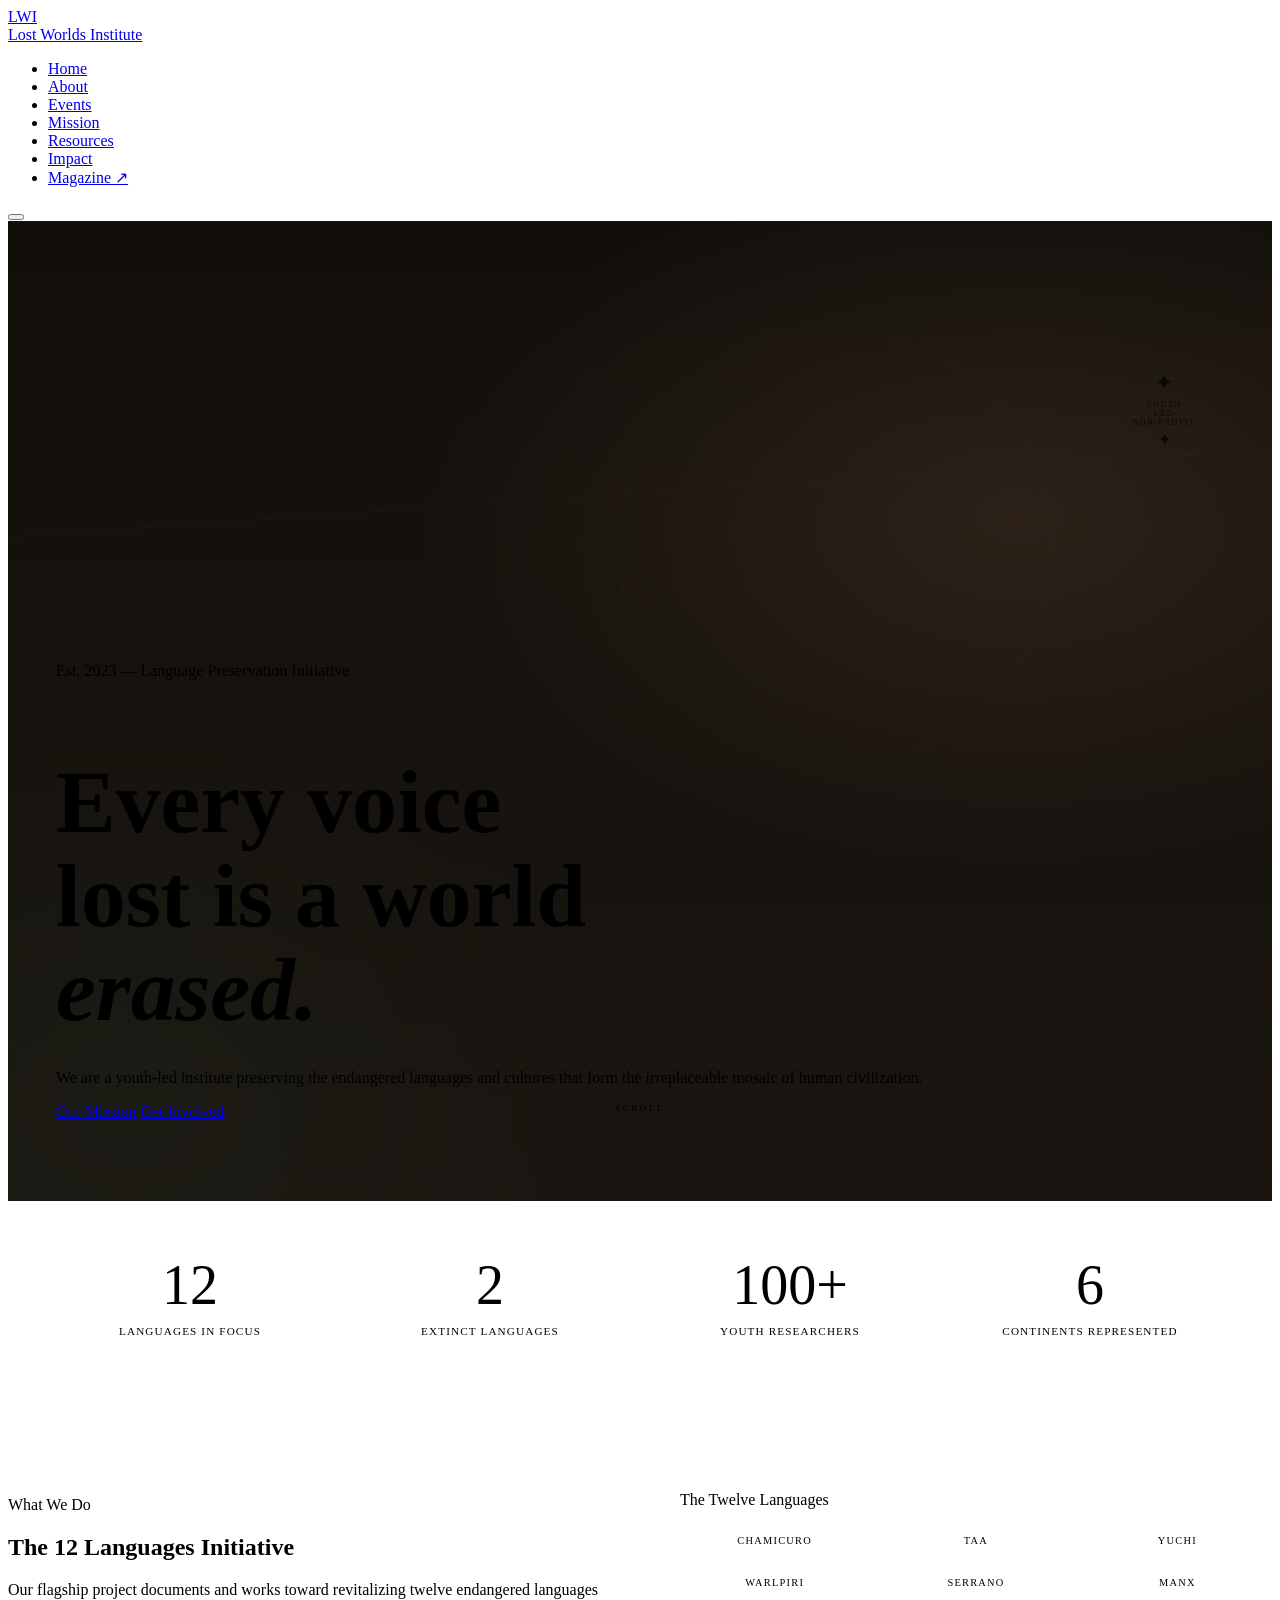
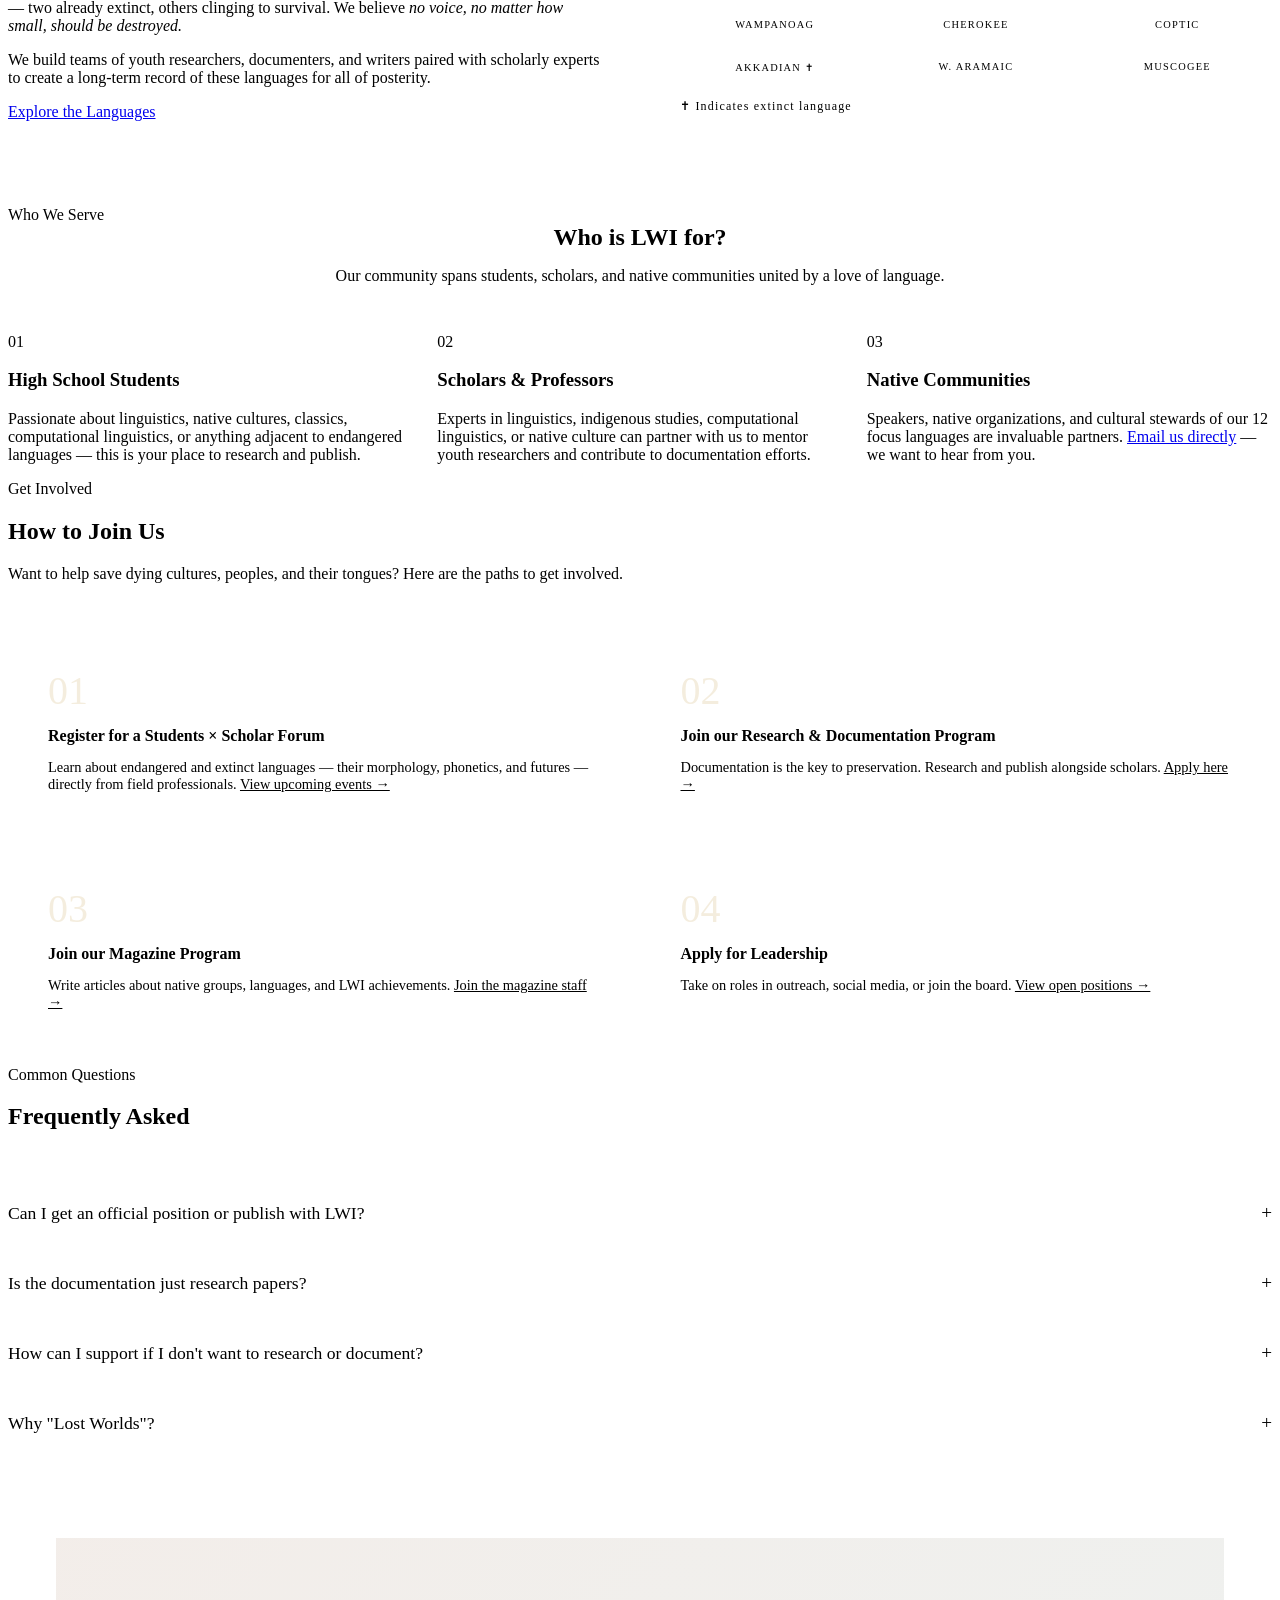
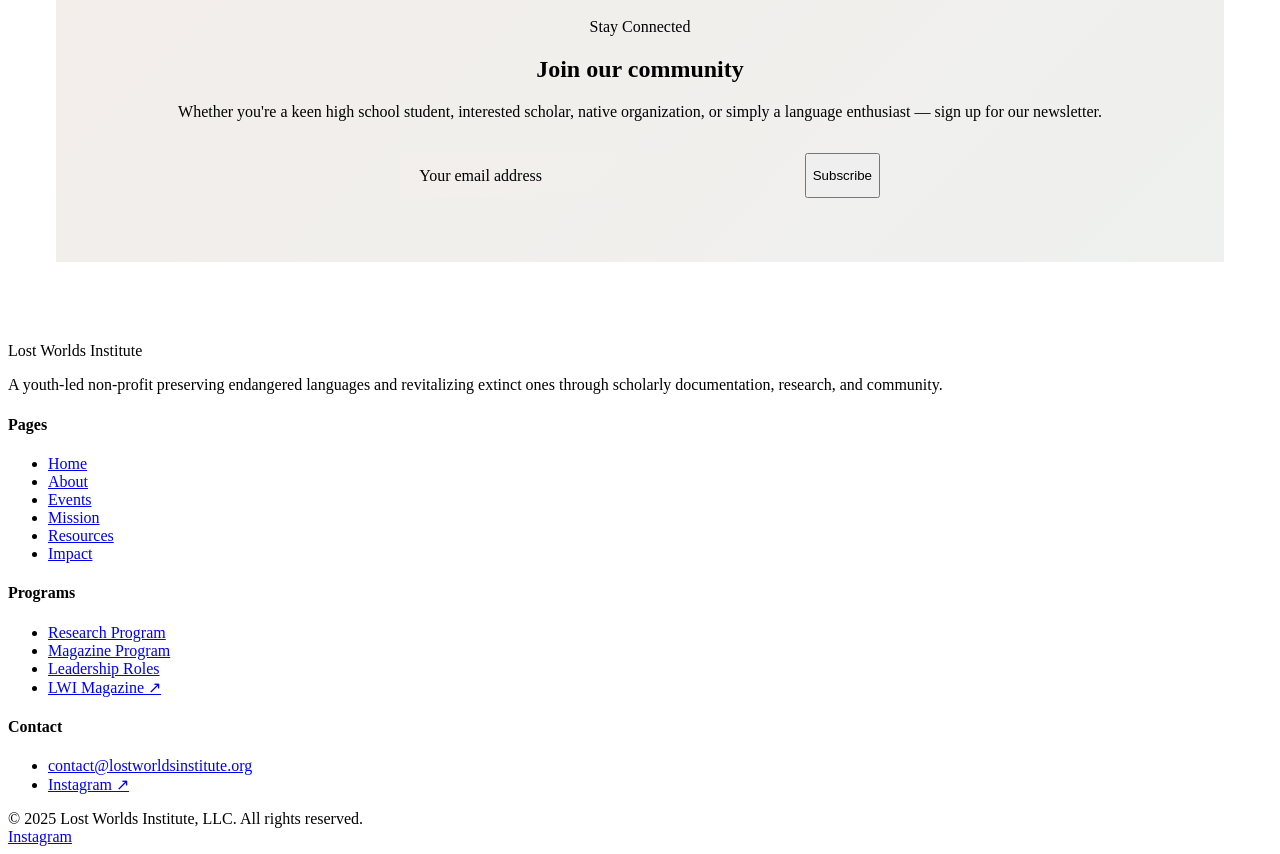
==== index.html @ 53b40b3b "Add files via upload" ====
<!DOCTYPE html>
<html lang="en">
<head>
<meta charset="UTF-8" />
<meta name="viewport" content="width=device-width, initial-scale=1.0" />
<title>Lost Worlds Institute — Preserving Endangered Languages</title>
<meta name="description" content="A youth-led nonprofit preserving endangered and extinct languages through documentation, research, and community.">
<link rel="stylesheet" href="css/style.css" />
<style>
/* HOME-SPECIFIC */
.home-hero {
  min-height: 100vh;
  display: grid;
  place-items: end;
  padding: 0 3rem 5rem;
  position: relative;
  overflow: hidden;
}

.hero-bg-home {
  position: absolute;
  inset: 0;
  background:
    radial-gradient(ellipse 80% 60% at 80% 30%, rgba(155,110,78,0.18) 0%, transparent 60%),
    radial-gradient(ellipse 60% 70% at 10% 90%, rgba(45,74,53,0.12) 0%, transparent 60%),
    linear-gradient(180deg, #120f0b 0%, #1a1510 100%);
}

.hero-lines {
  position: absolute;
  inset: 0;
  overflow: hidden;
  opacity: 0.07;
}

.hero-lines svg {
  width: 100%;
  height: 100%;
}

.hero-badge {
  position: absolute;
  top: 8rem;
  right: 3rem;
  width: 120px;
  height: 120px;
  border: 1px solid var(--border);
  border-radius: 50%;
  display: flex;
  flex-direction: column;
  align-items: center;
  justify-content: center;
  text-align: center;
  font-family: var(--font-display);
  font-size: 0.5rem;
  letter-spacing: 0.2em;
  text-transform: uppercase;
  color: var(--gold);
  animation: spin 30s linear infinite;
  opacity: 0.7;
}

@keyframes spin {
  from { transform: rotate(0deg); }
  to   { transform: rotate(360deg); }
}

.badge-inner {
  animation: spin 30s linear infinite reverse;
  text-align: center;
}

.home-hero-content {
  position: relative;
  z-index: 2;
  max-width: 1280px;
  width: 100%;
}

.home-hero h1 {
  font-size: clamp(2.8rem, 7vw, 6rem);
  line-height: 1.05;
  margin-bottom: 2rem;
  color: var(--parchment);
}

.home-hero h1 em {
  font-style: italic;
  color: var(--gold);
}

.scroll-indicator {
  position: absolute;
  bottom: 2.5rem;
  left: 50%;
  transform: translateX(-50%);
  display: flex;
  flex-direction: column;
  align-items: center;
  gap: 0.5rem;
  color: var(--ash);
  font-family: var(--font-display);
  font-size: 0.55rem;
  letter-spacing: 0.3em;
  text-transform: uppercase;
  animation: bounceScroll 2s ease-in-out infinite;
}

@keyframes bounceScroll {
  0%, 100% { transform: translateX(-50%) translateY(0); }
  50%       { transform: translateX(-50%) translateY(6px); }
}

.scroll-indicator::after {
  content: '';
  width: 1px;
  height: 40px;
  background: linear-gradient(to bottom, var(--gold), transparent);
}

/* STATS BAR */
.stats-bar {
  background: var(--dark-surface);
  border-top: 1px solid var(--border);
  border-bottom: 1px solid var(--border);
  padding: 2.5rem 3rem;
}

.stats-inner {
  max-width: 1280px;
  margin: 0 auto;
  display: grid;
  grid-template-columns: repeat(4, 1fr);
  gap: 2rem;
}

.stat {
  text-align: center;
  padding: 1rem;
  border-right: 1px solid var(--border);
}
.stat:last-child { border-right: none; }

.stat-num {
  font-family: var(--font-display);
  font-size: clamp(2rem, 5vw, 3.5rem);
  color: var(--gold);
  line-height: 1;
  display: block;
  margin-bottom: 0.5rem;
}

.stat-label {
  font-family: var(--font-text);
  font-size: 0.85rem;
  color: var(--ash);
  text-transform: uppercase;
  letter-spacing: 0.1em;
  font-size: 0.7rem;
  font-family: var(--font-display);
}

/* ABOUT STRIP */
.two-col {
  display: grid;
  grid-template-columns: 1fr 1fr;
  gap: 5rem;
  align-items: center;
}

.two-col-text { }

.lang-grid {
  display: grid;
  grid-template-columns: repeat(3, 1fr);
  gap: 0.75rem;
}

.lang-chip {
  padding: 0.6rem 0.5rem;
  border: 1px solid var(--border);
  font-family: var(--font-display);
  font-size: 0.65rem;
  letter-spacing: 0.12em;
  text-transform: uppercase;
  color: var(--light-ash);
  text-align: center;
  transition: all var(--transition);
}
.lang-chip:hover {
  border-color: var(--gold);
  color: var(--gold);
  background: rgba(200,164,90,0.05);
}

.lang-chip.extinct {
  color: var(--rust);
  border-color: rgba(139,58,42,0.4);
}
.lang-chip.extinct:hover {
  border-color: var(--rust);
  background: rgba(139,58,42,0.05);
}

/* WHO IS IT FOR */
.for-grid {
  display: grid;
  grid-template-columns: repeat(3, 1fr);
  gap: 1.5rem;
  margin-top: 3rem;
}

/* HOW TO GET INVOLVED */
.steps {
  display: grid;
  grid-template-columns: repeat(2, 1fr);
  gap: 1px;
  border: 1px solid var(--border);
  margin-top: 3rem;
}

.step {
  padding: 2.5rem;
  border: 1px solid var(--border);
  background: rgba(245,237,224,0.02);
  transition: background var(--transition);
}
.step:hover { background: rgba(200,164,90,0.04); }

.step-num {
  font-family: var(--font-display);
  font-size: 2.5rem;
  color: rgba(200,164,90,0.2);
  line-height: 1;
  margin-bottom: 1rem;
}

.step h3 { color: var(--parchment); margin-bottom: 0.75rem; font-size: 1rem; }
.step p { color: var(--ash); font-size: 0.9rem; }
.step a { color: var(--gold); }

/* FAQ */
.faq-list {
  border-top: 1px solid var(--border);
  margin-top: 3rem;
}

.faq-item {
  border-bottom: 1px solid var(--border);
}

.faq-q {
  display: flex;
  justify-content: space-between;
  align-items: center;
  padding: 1.5rem 0;
  cursor: pointer;
  font-family: var(--font-body);
  font-size: 1.1rem;
  color: var(--parchment);
  font-weight: 400;
  list-style: none;
}

.faq-q::after {
  content: '+';
  font-family: var(--font-display);
  font-size: 1.2rem;
  color: var(--gold);
  transition: transform var(--transition);
}

.faq-item.open .faq-q::after {
  transform: rotate(45deg);
}

.faq-a {
  max-height: 0;
  overflow: hidden;
  transition: max-height 0.4s ease;
}

.faq-a p {
  padding-bottom: 1.5rem;
  color: var(--ash);
  font-size: 0.95rem;
}

/* NEWSLETTER */
.newsletter {
  background: linear-gradient(135deg, rgba(155,110,78,0.12) 0%, rgba(45,74,53,0.08) 100%);
  border: 1px solid var(--border);
  padding: 4rem;
  text-align: center;
}

.newsletter-form {
  display: flex;
  gap: 0;
  max-width: 480px;
  margin: 2rem auto 0;
}

.newsletter-form input {
  flex: 1;
  background: rgba(245,237,224,0.06);
  border: 1px solid var(--border);
  border-right: none;
  padding: 0.85rem 1.2rem;
  color: var(--parchment);
  font-family: var(--font-text);
  font-size: 1rem;
  outline: none;
}

.newsletter-form input::placeholder { color: var(--ash); }
.newsletter-form input:focus { border-color: var(--gold); }
.newsletter-form .btn { flex-shrink: 0; }

@media (max-width: 900px) {
  .two-col { grid-template-columns: 1fr; gap: 3rem; }
  .for-grid { grid-template-columns: 1fr; }
  .steps { grid-template-columns: 1fr; }
  .stats-inner { grid-template-columns: repeat(2, 1fr); }
  .stat { border-right: none; border-bottom: 1px solid var(--border); }
  .lang-grid { grid-template-columns: repeat(2, 1fr); }
  .newsletter { padding: 2.5rem 1.5rem; }
  .newsletter-form { flex-direction: column; }
  .newsletter-form input { border-right: 1px solid var(--border); border-bottom: none; }
  .hero-badge { display: none; }
  .home-hero { padding: 0 1.5rem 5rem; }
}
</style>
</head>
<body>

<!-- NAV -->
<nav class="nav" id="nav">
  <a href="index.html" class="nav-logo">
    <div class="nav-logo-symbol">LWI</div>
    <span class="nav-logo-text">Lost Worlds Institute</span>
  </a>
  <ul class="nav-links">
    <li><a href="index.html" class="active">Home</a></li>
    <li><a href="about.html">About</a></li>
    <li><a href="events.html">Events</a></li>
    <li><a href="mission.html">Mission</a></li>
    <li><a href="resources.html">Resources</a></li>
    <li><a href="impact.html">Impact</a></li>
    <li><a href="https://www.lostworldsmag.com" target="_blank" class="nav-magazine">Magazine ↗</a></li>
  </ul>
  <button class="nav-hamburger" aria-label="Menu">
    <span></span><span></span><span></span>
  </button>
</nav>

<!-- HERO -->
<main class="page-main">
  <section class="home-hero">
    <div class="hero-bg-home"></div>
    <!-- Decorative SVG lines -->
    <div class="hero-lines">
      <svg viewBox="0 0 1440 900" preserveAspectRatio="xMidYMid slice">
        <line x1="0" y1="300" x2="1440" y2="200" stroke="#c8a45a" stroke-width="0.5"/>
        <line x1="0" y1="600" x2="1440" y2="700" stroke="#9b6e4e" stroke-width="0.5"/>
        <circle cx="900" cy="300" r="200" stroke="#c8a45a" stroke-width="0.5" fill="none"/>
        <circle cx="900" cy="300" r="280" stroke="#9b6e4e" stroke-width="0.3" fill="none"/>
        <circle cx="200" cy="650" r="120" stroke="#c8a45a" stroke-width="0.3" fill="none"/>
      </svg>
    </div>
    <!-- Spinning badge -->
    <div class="hero-badge">
      <div class="badge-inner">
        <div style="font-size:1.4rem; letter-spacing:0; margin-bottom:0.2rem;">✦</div>
        <div>Youth</div>
        <div>Led</div>
        <div>Non-Profit</div>
        <div style="font-size:1rem; letter-spacing:0; margin-top:0.2rem;">✦</div>
      </div>
    </div>
    <div class="home-hero-content">
      <p class="hero-eyebrow">Est. 2023 — Language Preservation Initiative</p>
      <h1>Every voice<br>lost is a world<br><em>erased.</em></h1>
      <p class="hero-desc">We are a youth-led institute preserving the endangered languages and cultures that form the irreplaceable mosaic of human civilization.</p>
      <div class="hero-actions">
        <a href="mission.html" class="btn btn-primary">Our Mission</a>
        <a href="about.html" class="btn btn-ghost">Get Involved</a>
      </div>
    </div>
    <div class="scroll-indicator">Scroll</div>
  </section>

  <!-- STATS BAR -->
  <div class="stats-bar">
    <div class="stats-inner">
      <div class="stat fade-in">
        <span class="stat-num" data-count="12" data-suffix="">12</span>
        <span class="stat-label">Languages in Focus</span>
      </div>
      <div class="stat fade-in delay-1">
        <span class="stat-num" data-count="2" data-suffix="">2</span>
        <span class="stat-label">Extinct Languages</span>
      </div>
      <div class="stat fade-in delay-2">
        <span class="stat-num" data-count="100" data-suffix="+">100+</span>
        <span class="stat-label">Youth Researchers</span>
      </div>
      <div class="stat fade-in delay-3">
        <span class="stat-num" data-count="6" data-suffix="">6</span>
        <span class="stat-label">Continents Represented</span>
      </div>
    </div>
  </div>

  <!-- WHAT WE DO -->
  <div class="section-wide" style="background:var(--ink);">
    <div class="section" style="padding-top:5rem;padding-bottom:5rem;">
      <div class="two-col">
        <div class="two-col-text">
          <p class="section-label fade-up">What We Do</p>
          <h2 class="section-heading fade-up delay-1">The 12 Languages Initiative</h2>
          <p class="section-body fade-up delay-2">Our flagship project documents and works toward revitalizing twelve endangered languages — two already extinct, others clinging to survival. We believe <em>no voice, no matter how small, should be destroyed.</em></p>
          <p class="section-body fade-up delay-3" style="margin-top:1rem;">We build teams of youth researchers, documenters, and writers paired with scholarly experts to create a long-term record of these languages for all of posterity.</p>
          <a href="resources.html" class="btn btn-ghost fade-up delay-4" style="margin-top:2rem;">Explore the Languages</a>
        </div>
        <div class="fade-up delay-2">
          <p class="section-label" style="margin-bottom:1rem;">The Twelve Languages</p>
          <div class="lang-grid">
            <div class="lang-chip">Chamicuro</div>
            <div class="lang-chip">Taa</div>
            <div class="lang-chip">Yuchi</div>
            <div class="lang-chip">Warlpiri</div>
            <div class="lang-chip">Serrano</div>
            <div class="lang-chip">Manx</div>
            <div class="lang-chip">Wampanoag</div>
            <div class="lang-chip">Cherokee</div>
            <div class="lang-chip">Coptic</div>
            <div class="lang-chip extinct" title="Extinct">Akkadian ✝</div>
            <div class="lang-chip">W. Aramaic</div>
            <div class="lang-chip">Muscogee</div>
          </div>
          <p style="margin-top:1rem;font-size:0.75rem;color:var(--ash);font-family:var(--font-display);letter-spacing:0.1em;">✝ Indicates extinct language</p>
        </div>
      </div>
    </div>
  </div>

  <!-- WHO IS IT FOR -->
  <div class="section-wide" style="background:var(--dark-surface);border-top:1px solid var(--border);border-bottom:1px solid var(--border);">
    <div class="section">
      <div class="section-divider"><span>Who We Serve</span></div>
      <h2 class="section-heading fade-up" style="text-align:center;max-width:600px;margin:0 auto 1rem;">Who is LWI for?</h2>
      <p class="section-body fade-up delay-1" style="text-align:center;margin:0 auto 0;">Our community spans students, scholars, and native communities united by a love of language.</p>
      <div class="for-grid">
        <div class="card fade-up">
          <div class="card-num">01</div>
          <h3>High School Students</h3>
          <p>Passionate about linguistics, native cultures, classics, computational linguistics, or anything adjacent to endangered languages — this is your place to research and publish.</p>
        </div>
        <div class="card fade-up delay-1">
          <div class="card-num">02</div>
          <h3>Scholars & Professors</h3>
          <p>Experts in linguistics, indigenous studies, computational linguistics, or native culture can partner with us to mentor youth researchers and contribute to documentation efforts.</p>
        </div>
        <div class="card fade-up delay-2">
          <div class="card-num">03</div>
          <h3>Native Communities</h3>
          <p>Speakers, native organizations, and cultural stewards of our 12 focus languages are invaluable partners. <a href="mailto:contact@lostworldsinstitute.org">Email us directly</a> — we want to hear from you.</p>
        </div>
      </div>
    </div>
  </div>

  <!-- HOW TO GET INVOLVED -->
  <div class="section-wide" style="background:var(--ink);">
    <div class="section">
      <div class="section-divider"><span>Get Involved</span></div>
      <h2 class="section-heading fade-up">How to Join Us</h2>
      <p class="section-body fade-up delay-1">Want to help save dying cultures, peoples, and their tongues? Here are the paths to get involved.</p>
      <div class="steps">
        <div class="step fade-up">
          <div class="step-num">01</div>
          <h3>Register for a Students × Scholar Forum</h3>
          <p>Learn about endangered and extinct languages — their morphology, phonetics, and futures — directly from field professionals. <a href="events.html">View upcoming events →</a></p>
        </div>
        <div class="step fade-up delay-1">
          <div class="step-num">02</div>
          <h3>Join our Research & Documentation Program</h3>
          <p>Documentation is the key to preservation. Research and publish alongside scholars. <a href="https://forms.gle/FsWHHQZ4N7CzUd9U7" target="_blank">Apply here →</a></p>
        </div>
        <div class="step fade-up delay-2">
          <div class="step-num">03</div>
          <h3>Join our Magazine Program</h3>
          <p>Write articles about native groups, languages, and LWI achievements. <a href="https://forms.gle/gR66SaEhDUA8CdTc8" target="_blank">Join the magazine staff →</a></p>
        </div>
        <div class="step fade-up delay-3">
          <div class="step-num">04</div>
          <h3>Apply for Leadership</h3>
          <p>Take on roles in outreach, social media, or join the board. <a href="https://forms.gle/3pGccyWoJjhpX7Nr7" target="_blank">View open positions →</a></p>
        </div>
      </div>
    </div>
  </div>

  <!-- FAQ -->
  <div class="section-wide" style="background:var(--dark-surface);">
    <div class="section">
      <div class="section-divider"><span>Common Questions</span></div>
      <h2 class="section-heading fade-up">Frequently Asked</h2>
      <div class="faq-list">
        <div class="faq-item">
          <div class="faq-q">Can I get an official position or publish with LWI?</div>
          <div class="faq-a"><p>Yes — both high school students and scholars can hold official positions. Students may apply for research documentation roles, magazine staff positions, or leadership/board roles. All published materials carry proper author credits and are shared publicly.</p></div>
        </div>
        <div class="faq-item">
          <div class="faq-q">Is the documentation just research papers?</div>
          <div class="faq-a"><p>Not at all. Documentation encompasses written research, multimedia recordings, digital tools, lexicons, grammar guides, and more. We aim to build a full toolkit so that anyone could learn or study these languages from our resources.</p></div>
        </div>
        <div class="faq-item">
          <div class="faq-q">How can I support if I don't want to research or document?</div>
          <div class="faq-a"><p>You can support through our magazine as a writer or editor, through our social media and outreach efforts, by attending and sharing our events, or through direct donations to fund our upcoming conference.</p></div>
        </div>
        <div class="faq-item">
          <div class="faq-q">Why "Lost Worlds"?</div>
          <div class="faq-a"><p>Each language carries within it an entire world — a unique way of seeing time, nature, relationships, and existence. When a language vanishes, that world is lost too. Our name reflects both what we're fighting to prevent and the urgency of the mission.</p></div>
        </div>
      </div>
    </div>
  </div>

  <!-- NEWSLETTER -->
  <div class="section-wide" style="padding:5rem 3rem;">
    <div class="section" style="padding:0;">
      <div class="newsletter fade-up">
        <p class="section-label">Stay Connected</p>
        <h2 class="section-heading">Join our community</h2>
        <p class="section-body" style="margin:0 auto;">Whether you're a keen high school student, interested scholar, native organization, or simply a language enthusiast — sign up for our newsletter.</p>
        <form class="newsletter-form">
          <input type="email" placeholder="Your email address" required />
          <button type="submit" class="btn btn-primary">Subscribe</button>
        </form>
      </div>
    </div>
  </div>
</main>

<!-- FOOTER -->
<footer>
  <div class="footer-inner">
    <div class="footer-brand">
      <span class="footer-logo">Lost Worlds Institute</span>
      <p>A youth-led non-profit preserving endangered languages and revitalizing extinct ones through scholarly documentation, research, and community.</p>
    </div>
    <div class="footer-col">
      <h4>Pages</h4>
      <ul>
        <li><a href="index.html">Home</a></li>
        <li><a href="about.html">About</a></li>
        <li><a href="events.html">Events</a></li>
        <li><a href="mission.html">Mission</a></li>
        <li><a href="resources.html">Resources</a></li>
        <li><a href="impact.html">Impact</a></li>
      </ul>
    </div>
    <div class="footer-col">
      <h4>Programs</h4>
      <ul>
        <li><a href="https://forms.gle/FsWHHQZ4N7CzUd9U7" target="_blank">Research Program</a></li>
        <li><a href="https://forms.gle/gR66SaEhDUA8CdTc8" target="_blank">Magazine Program</a></li>
        <li><a href="https://forms.gle/3pGccyWoJjhpX7Nr7" target="_blank">Leadership Roles</a></li>
        <li><a href="https://www.lostworldsmag.com" target="_blank">LWI Magazine ↗</a></li>
      </ul>
    </div>
    <div class="footer-col">
      <h4>Contact</h4>
      <ul>
        <li><a href="mailto:contact@lostworldsinstitute.org">contact@lostworldsinstitute.org</a></li>
        <li><a href="https://www.instagram.com/lostworldsinstitute/" target="_blank">Instagram ↗</a></li>
      </ul>
    </div>
  </div>
  <div class="footer-bottom">
    <span>© 2025 Lost Worlds Institute, LLC. All rights reserved.</span>
    <div class="footer-social">
      <a href="https://www.instagram.com/lostworldsinstitute/" target="_blank">Instagram</a>
    </div>
  </div>
</footer>

<script src="js/main.js"></script>
</body>
</html>
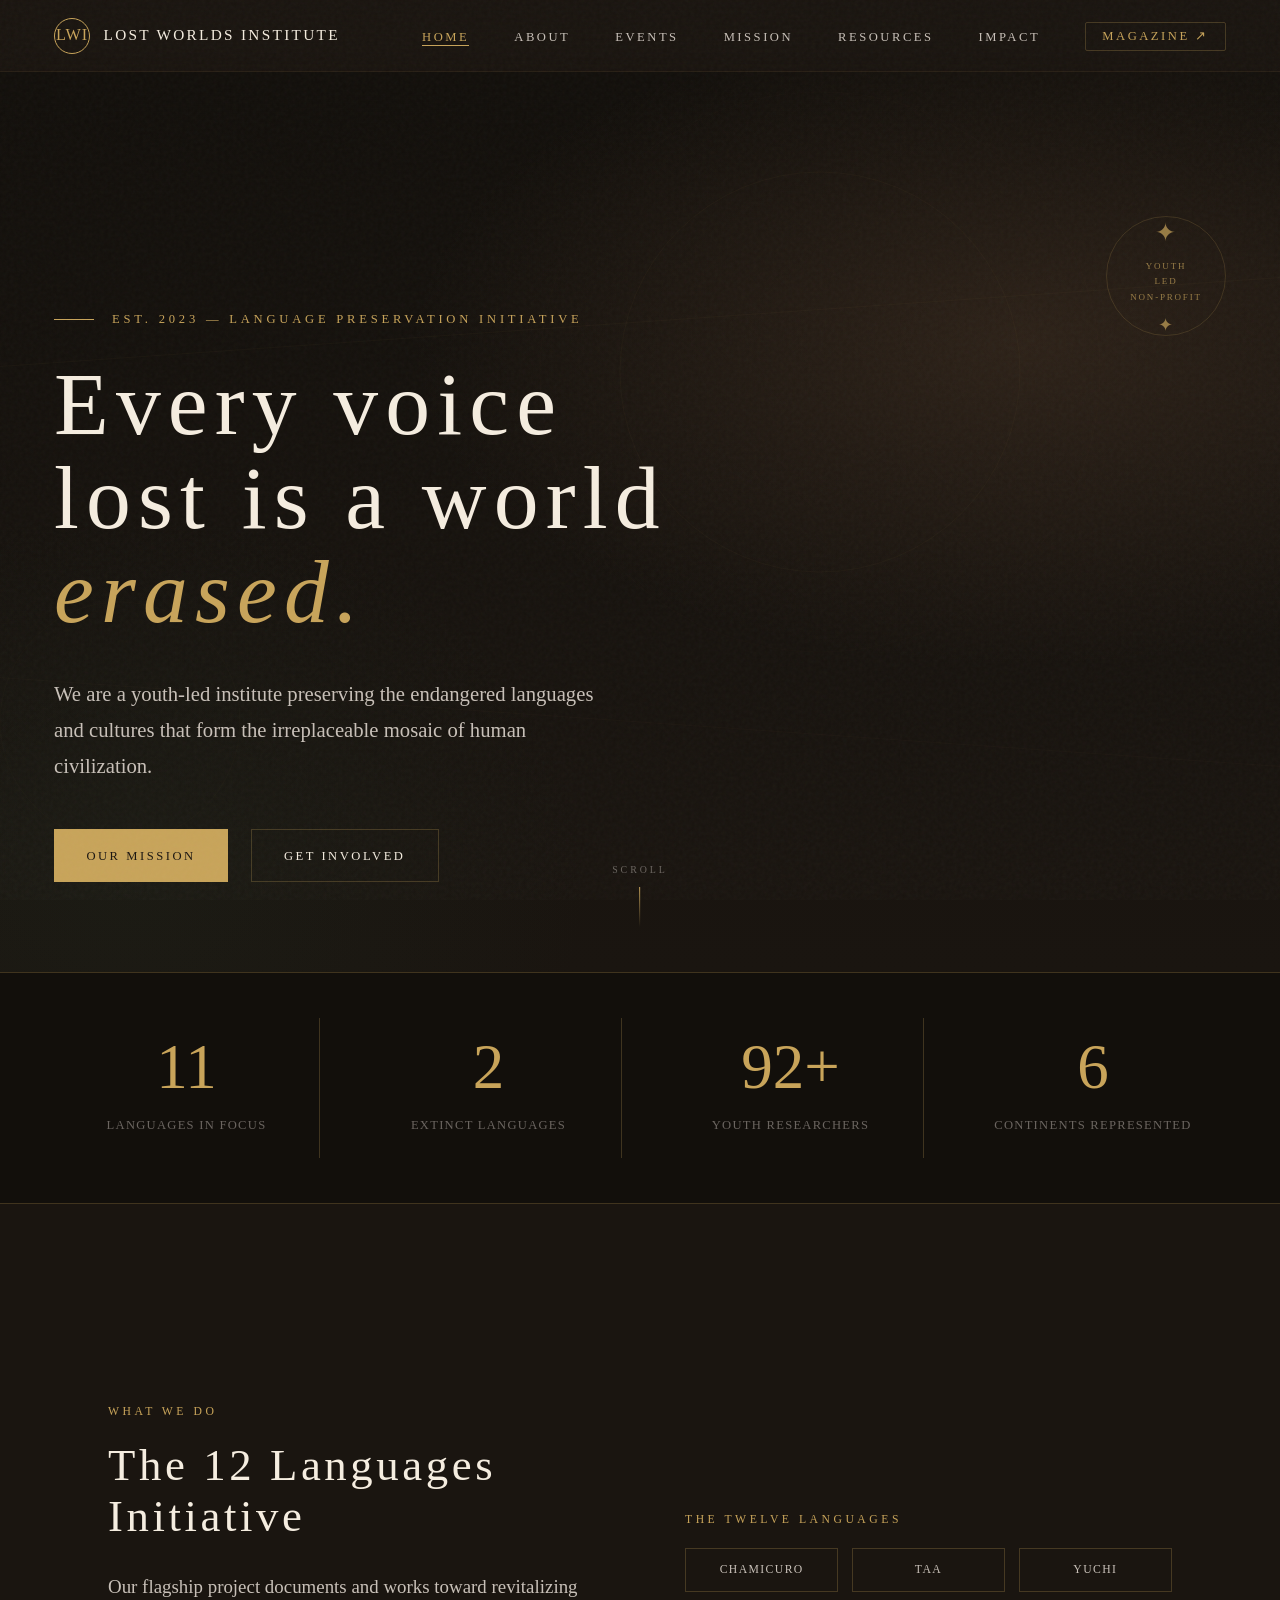
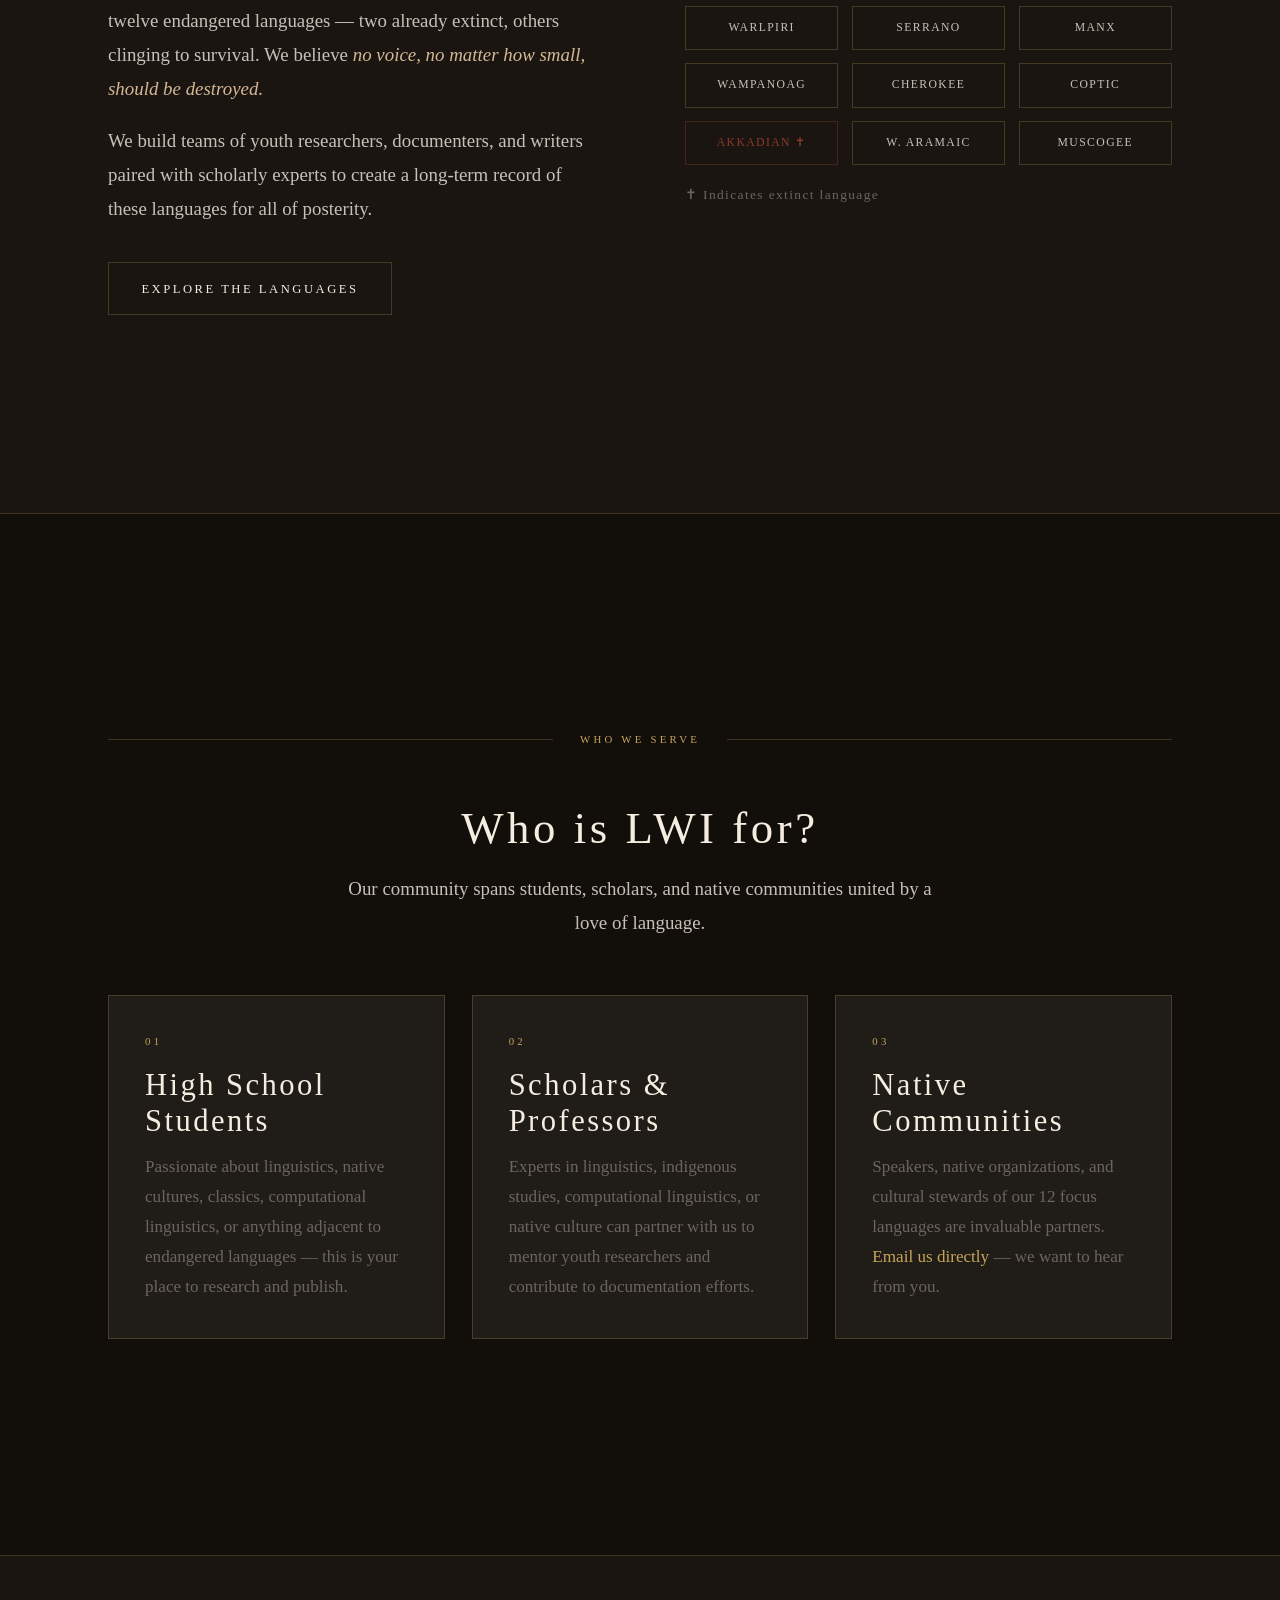
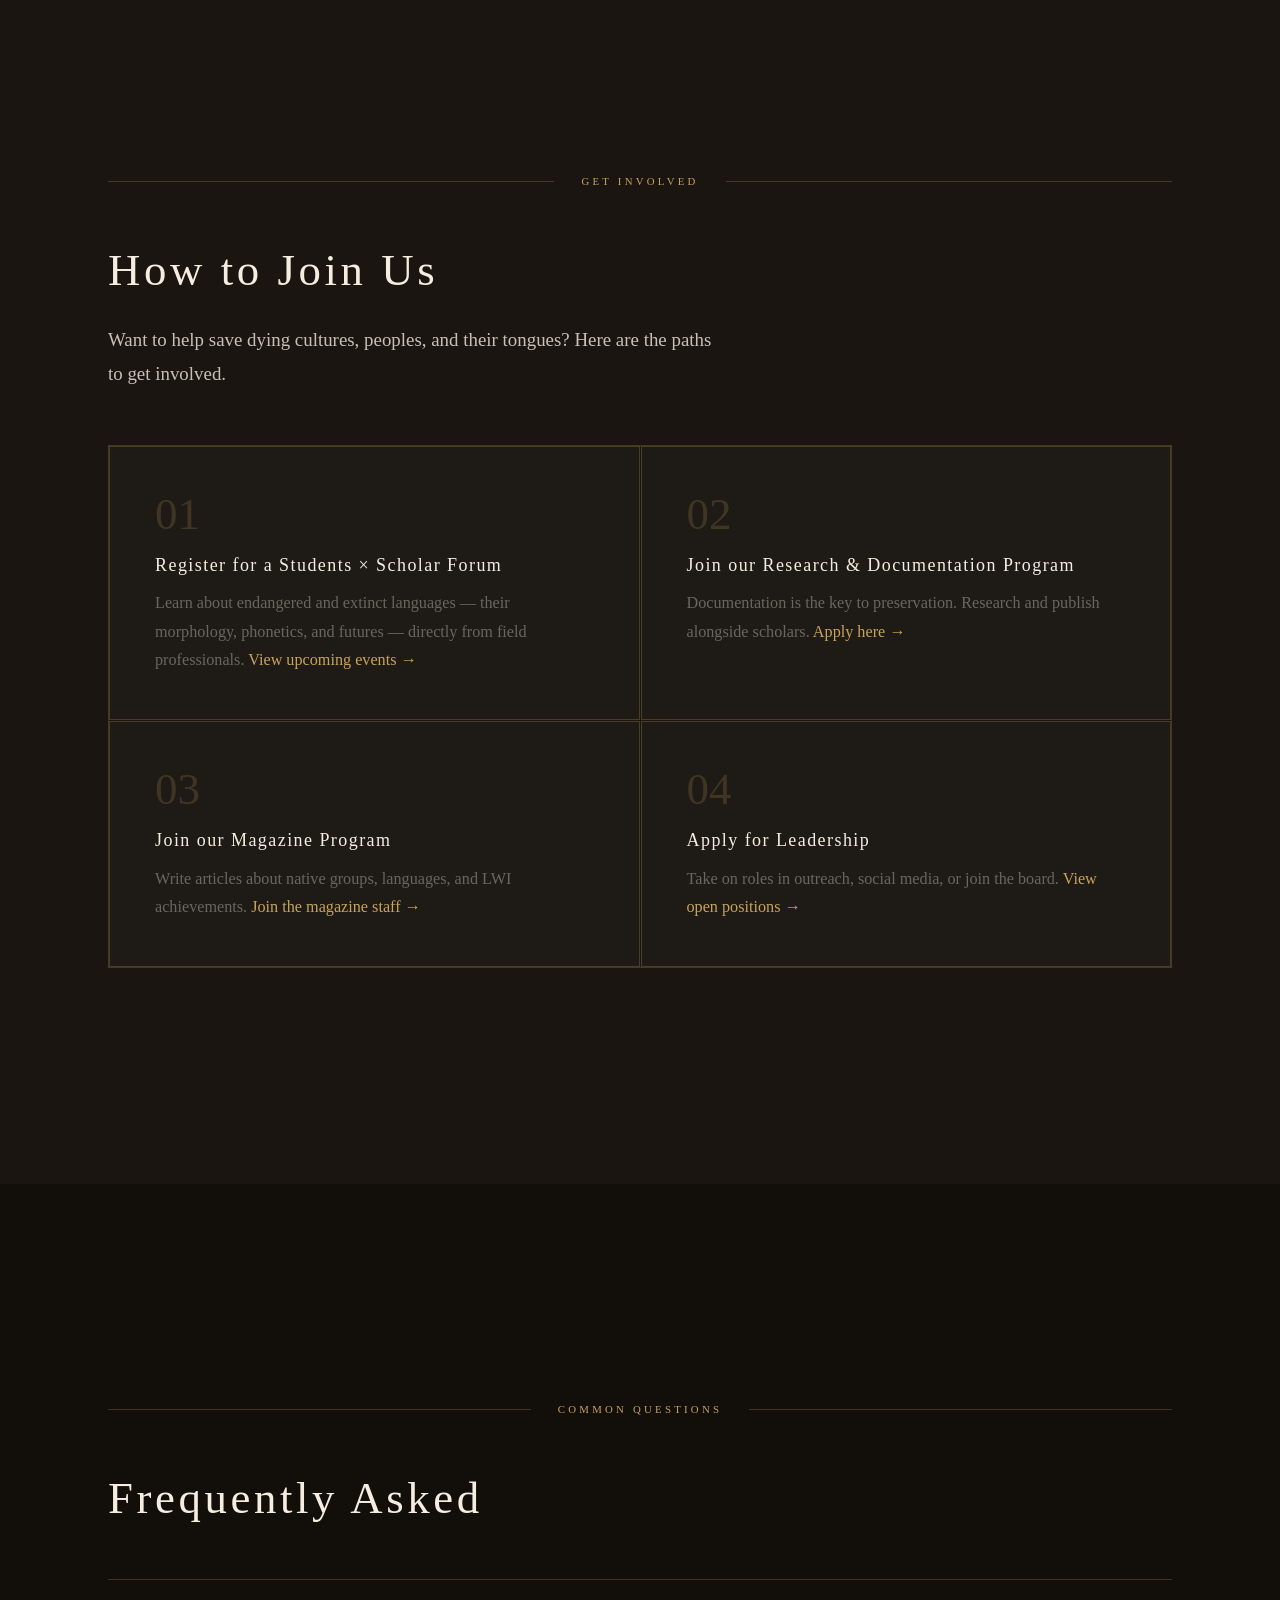
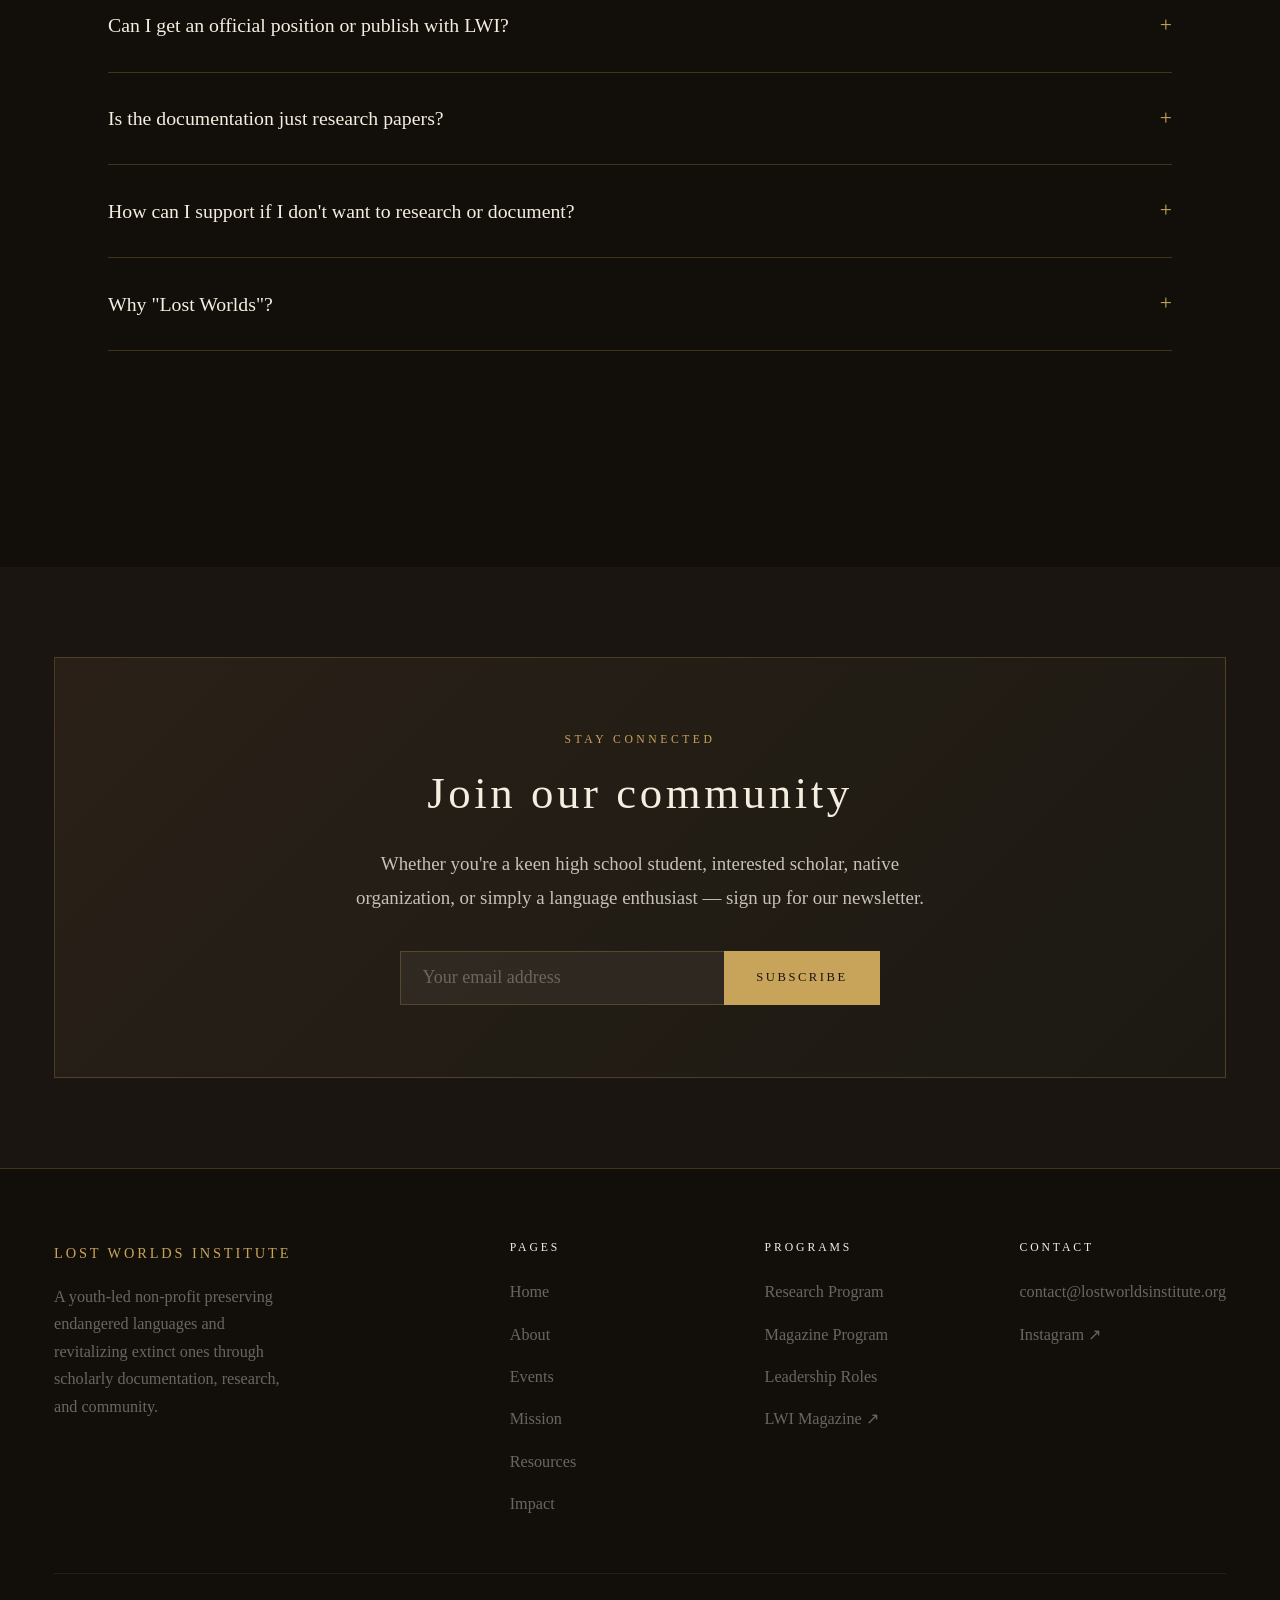
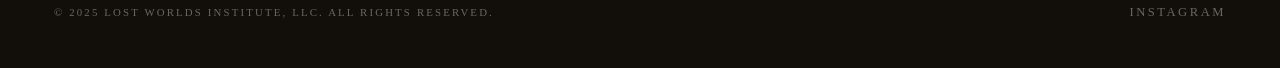
==== commit bd537dee: "Add files via upload" ====
--- a/index.html
+++ b/index.html
@@ -5,7 +5,684 @@
 <meta name="viewport" content="width=device-width, initial-scale=1.0" />
 <title>Lost Worlds Institute — Preserving Endangered Languages</title>
 <meta name="description" content="A youth-led nonprofit preserving endangered and extinct languages through documentation, research, and community.">
-<link rel="stylesheet" href="css/style.css" />
+<style>
+/* ===========================
+   LOST WORLDS INSTITUTE
+   Core Stylesheet
+   =========================== */
+
+@import url('https://fonts.googleapis.com/css2?family=Cormorant+Garamond:ital,wght@0,300;0,400;0,500;0,600;0,700;1,300;1,400;1,600&family=Spectral:ital,wght@0,300;0,400;0,500;1,400&family=Cinzel:wght@400;500;600&display=swap');
+
+:root {
+  --ink: #1a1510;
+  --parchment: #f5ede0;
+  --sand: #d4b896;
+  --clay: #9b6e4e;
+  --rust: #8b3a2a;
+  --forest: #2d4a35;
+  --ash: #6b6560;
+  --light-ash: #c8c0b8;
+  --cream: #faf6f0;
+  --gold: #c8a45a;
+  --white: #ffffff;
+  --dark-surface: #120f0b;
+  --card-bg: rgba(245,237,224,0.06);
+  --border: rgba(200,164,90,0.25);
+
+  --font-display: 'Cinzel', serif;
+  --font-body: 'Cormorant Garamond', serif;
+  --font-text: 'Spectral', serif;
+
+  --transition: 0.35s cubic-bezier(0.25, 0.46, 0.45, 0.94);
+  --nav-h: 72px;
+}
+
+*, *::before, *::after {
+  box-sizing: border-box;
+  margin: 0;
+  padding: 0;
+}
+
+html {
+  scroll-behavior: smooth;
+  font-size: 18px;
+}
+
+body {
+  background-color: var(--ink);
+  color: var(--parchment);
+  font-family: var(--font-body);
+  font-weight: 300;
+  line-height: 1.75;
+  overflow-x: hidden;
+}
+
+/* Grain overlay */
+body::before {
+  content: '';
+  position: fixed;
+  inset: 0;
+  background-image: url("data:image/svg+xml,%3Csvg viewBox='0 0 256 256' xmlns='http://www.w3.org/2000/svg'%3E%3Cfilter id='noise'%3E%3CfeTurbulence type='fractalNoise' baseFrequency='0.9' numOctaves='4' stitchTiles='stitch'/%3E%3C/filter%3E%3Crect width='100%25' height='100%25' filter='url(%23noise)' opacity='1'/%3E%3C/svg%3E");
+  opacity: 0.035;
+  pointer-events: none;
+  z-index: 1000;
+}
+
+/* ========================
+   TYPOGRAPHY
+   ======================== */
+
+h1, h2, h3, h4 {
+  font-family: var(--font-display);
+  font-weight: 400;
+  letter-spacing: 0.08em;
+  line-height: 1.15;
+}
+
+h1 { font-size: clamp(2.2rem, 6vw, 4.5rem); }
+h2 { font-size: clamp(1.6rem, 3.5vw, 2.8rem); }
+h3 { font-size: clamp(1.1rem, 2.5vw, 1.7rem); }
+
+p { font-family: var(--font-text); font-size: 1rem; font-weight: 400; }
+
+em { font-style: italic; color: var(--sand); }
+strong { font-weight: 600; color: var(--parchment); }
+
+a {
+  color: var(--gold);
+  text-decoration: none;
+  transition: color var(--transition);
+}
+a:hover { color: var(--sand); }
+
+/* ========================
+   NAV
+   ======================== */
+
+.nav {
+  position: fixed;
+  top: 0; left: 0; right: 0;
+  height: var(--nav-h);
+  z-index: 900;
+  display: flex;
+  align-items: center;
+  justify-content: space-between;
+  padding: 0 3rem;
+  background: linear-gradient(180deg, rgba(26,21,16,0.97) 0%, rgba(26,21,16,0.0) 100%);
+  backdrop-filter: blur(8px);
+  border-bottom: 1px solid rgba(200,164,90,0.08);
+  transition: background var(--transition);
+}
+
+.nav.scrolled {
+  background: rgba(18,15,11,0.96);
+  border-bottom-color: var(--border);
+}
+
+.nav-logo {
+  display: flex;
+  align-items: center;
+  gap: 0.75rem;
+  text-decoration: none;
+}
+
+.nav-logo-symbol {
+  width: 36px;
+  height: 36px;
+  border: 1.5px solid var(--gold);
+  border-radius: 50%;
+  display: flex;
+  align-items: center;
+  justify-content: center;
+  font-family: var(--font-display);
+  font-size: 0.9rem;
+  color: var(--gold);
+  letter-spacing: 0.05em;
+  transition: transform var(--transition);
+}
+
+.nav-logo:hover .nav-logo-symbol {
+  transform: rotate(10deg);
+}
+
+.nav-logo-text {
+  font-family: var(--font-display);
+  font-size: 0.85rem;
+  letter-spacing: 0.15em;
+  color: var(--parchment);
+  text-transform: uppercase;
+}
+
+.nav-links {
+  display: flex;
+  align-items: center;
+  gap: 2.5rem;
+  list-style: none;
+}
+
+.nav-links a {
+  font-family: var(--font-display);
+  font-size: 0.7rem;
+  letter-spacing: 0.2em;
+  text-transform: uppercase;
+  color: var(--light-ash);
+  transition: color var(--transition);
+  position: relative;
+  padding-bottom: 2px;
+}
+
+.nav-links a::after {
+  content: '';
+  position: absolute;
+  bottom: 0; left: 0;
+  width: 0; height: 1px;
+  background: var(--gold);
+  transition: width var(--transition);
+}
+
+.nav-links a:hover,
+.nav-links a.active {
+  color: var(--gold);
+}
+.nav-links a:hover::after,
+.nav-links a.active::after {
+  width: 100%;
+}
+
+.nav-magazine {
+  border: 1px solid var(--border) !important;
+  padding: 0.35rem 0.9rem !important;
+  border-radius: 2px;
+  color: var(--gold) !important;
+}
+.nav-magazine:hover {
+  background: rgba(200,164,90,0.1) !important;
+}
+
+.nav-hamburger {
+  display: none;
+  flex-direction: column;
+  gap: 5px;
+  cursor: pointer;
+  padding: 4px;
+}
+.nav-hamburger span {
+  display: block;
+  width: 22px;
+  height: 1.5px;
+  background: var(--parchment);
+  transition: var(--transition);
+}
+
+/* ========================
+   MAIN WRAPPER
+   ======================== */
+.page-main {
+  padding-top: var(--nav-h);
+}
+
+/* ========================
+   HERO — shared base
+   ======================== */
+
+.hero {
+  min-height: 92vh;
+  display: flex;
+  flex-direction: column;
+  justify-content: flex-end;
+  padding: 0 3rem 5rem;
+  position: relative;
+  overflow: hidden;
+}
+
+.hero-bg {
+  position: absolute;
+  inset: 0;
+  background: linear-gradient(160deg, #2d1e10 0%, #0e0a07 55%, #1a1510 100%);
+}
+
+.hero-bg::after {
+  content: '';
+  position: absolute;
+  inset: 0;
+  background: 
+    radial-gradient(ellipse 60% 50% at 70% 40%, rgba(155,110,78,0.15) 0%, transparent 70%),
+    radial-gradient(ellipse 40% 60% at 20% 80%, rgba(45,74,53,0.12) 0%, transparent 70%);
+}
+
+/* Decorative script characters in bg */
+.hero-glyphs {
+  position: absolute;
+  inset: 0;
+  overflow: hidden;
+  opacity: 0.06;
+  font-family: var(--font-display);
+  font-size: clamp(4rem, 10vw, 9rem);
+  color: var(--sand);
+  user-select: none;
+  pointer-events: none;
+}
+
+.hero-glyph {
+  position: absolute;
+  animation: glyphFloat 20s ease-in-out infinite alternate;
+}
+
+@keyframes glyphFloat {
+  from { transform: translateY(0) rotate(-3deg); opacity: 0.5; }
+  to   { transform: translateY(-20px) rotate(2deg); opacity: 1; }
+}
+
+.hero-content {
+  position: relative;
+  z-index: 2;
+  max-width: 900px;
+}
+
+.hero-eyebrow {
+  font-family: var(--font-display);
+  font-size: 0.7rem;
+  letter-spacing: 0.3em;
+  text-transform: uppercase;
+  color: var(--gold);
+  margin-bottom: 1.5rem;
+  display: flex;
+  align-items: center;
+  gap: 1rem;
+}
+
+.hero-eyebrow::before {
+  content: '';
+  display: inline-block;
+  width: 40px;
+  height: 1px;
+  background: var(--gold);
+}
+
+.hero h1 {
+  color: var(--parchment);
+  margin-bottom: 1.5rem;
+}
+
+.hero h1 span {
+  color: var(--gold);
+  display: block;
+}
+
+.hero-desc {
+  font-size: 1.15rem;
+  color: var(--light-ash);
+  max-width: 55ch;
+  margin-bottom: 2.5rem;
+  font-weight: 300;
+}
+
+.hero-actions {
+  display: flex;
+  gap: 1.25rem;
+  flex-wrap: wrap;
+}
+
+/* ========================
+   BUTTONS
+   ======================== */
+
+.btn {
+  display: inline-flex;
+  align-items: center;
+  gap: 0.6rem;
+  padding: 0.8rem 1.8rem;
+  font-family: var(--font-display);
+  font-size: 0.7rem;
+  letter-spacing: 0.2em;
+  text-transform: uppercase;
+  text-decoration: none;
+  transition: all var(--transition);
+  cursor: pointer;
+  border: none;
+}
+
+.btn-primary {
+  background: var(--gold);
+  color: var(--ink);
+}
+.btn-primary:hover {
+  background: var(--sand);
+  color: var(--ink);
+  transform: translateY(-2px);
+}
+
+.btn-ghost {
+  background: transparent;
+  color: var(--parchment);
+  border: 1px solid var(--border);
+}
+.btn-ghost:hover {
+  border-color: var(--gold);
+  color: var(--gold);
+  transform: translateY(-2px);
+}
+
+/* ========================
+   DIVIDERS
+   ======================== */
+
+.section-divider {
+  display: flex;
+  align-items: center;
+  gap: 1.5rem;
+  margin-bottom: 3rem;
+}
+
+.section-divider::before,
+.section-divider::after {
+  content: '';
+  flex: 1;
+  height: 1px;
+  background: var(--border);
+}
+
+.section-divider span {
+  font-family: var(--font-display);
+  font-size: 0.6rem;
+  letter-spacing: 0.3em;
+  text-transform: uppercase;
+  color: var(--gold);
+  white-space: nowrap;
+}
+
+/* ========================
+   SECTIONS
+   ======================== */
+
+.section {
+  padding: 6rem 3rem;
+  max-width: 1280px;
+  margin: 0 auto;
+}
+
+.section-wide {
+  padding: 6rem 3rem;
+}
+
+.section-dark {
+  background: var(--dark-surface);
+}
+
+.section-label {
+  font-family: var(--font-display);
+  font-size: 0.65rem;
+  letter-spacing: 0.3em;
+  text-transform: uppercase;
+  color: var(--gold);
+  margin-bottom: 1rem;
+}
+
+.section-heading {
+  color: var(--parchment);
+  margin-bottom: 1.5rem;
+}
+
+.section-body {
+  color: var(--light-ash);
+  font-size: 1.05rem;
+  max-width: 65ch;
+  line-height: 1.8;
+}
+
+/* ========================
+   CARDS
+   ======================== */
+
+.card {
+  background: var(--card-bg);
+  border: 1px solid var(--border);
+  padding: 2rem;
+  transition: border-color var(--transition), transform var(--transition);
+}
+
+.card:hover {
+  border-color: var(--gold);
+  transform: translateY(-4px);
+}
+
+.card-num {
+  font-family: var(--font-display);
+  font-size: 0.6rem;
+  letter-spacing: 0.3em;
+  color: var(--gold);
+  margin-bottom: 1rem;
+}
+
+.card h3 { color: var(--parchment); margin-bottom: 0.75rem; }
+.card p { color: var(--ash); font-size: 0.95rem; }
+
+/* ========================
+   FOOTER
+   ======================== */
+
+footer {
+  background: var(--dark-surface);
+  border-top: 1px solid var(--border);
+  padding: 4rem 3rem 2.5rem;
+}
+
+.footer-inner {
+  max-width: 1280px;
+  margin: 0 auto;
+  display: grid;
+  grid-template-columns: 2fr 1fr 1fr 1fr;
+  gap: 3rem;
+}
+
+.footer-brand .footer-logo {
+  font-family: var(--font-display);
+  font-size: 0.8rem;
+  letter-spacing: 0.2em;
+  text-transform: uppercase;
+  color: var(--gold);
+  margin-bottom: 1rem;
+  display: block;
+}
+
+.footer-brand p {
+  font-size: 0.9rem;
+  color: var(--ash);
+  max-width: 28ch;
+  line-height: 1.7;
+}
+
+.footer-col h4 {
+  font-family: var(--font-display);
+  font-size: 0.65rem;
+  letter-spacing: 0.25em;
+  text-transform: uppercase;
+  color: var(--parchment);
+  margin-bottom: 1.25rem;
+}
+
+.footer-col ul {
+  list-style: none;
+  display: flex;
+  flex-direction: column;
+  gap: 0.6rem;
+}
+
+.footer-col a {
+  font-family: var(--font-text);
+  font-size: 0.9rem;
+  color: var(--ash);
+  transition: color var(--transition);
+}
+.footer-col a:hover { color: var(--gold); }
+
+.footer-bottom {
+  max-width: 1280px;
+  margin: 3rem auto 0;
+  padding-top: 1.5rem;
+  border-top: 1px solid rgba(200,164,90,0.1);
+  display: flex;
+  justify-content: space-between;
+  align-items: center;
+  font-family: var(--font-display);
+  font-size: 0.6rem;
+  letter-spacing: 0.2em;
+  text-transform: uppercase;
+  color: var(--ash);
+}
+
+.footer-social a {
+  color: var(--ash);
+  transition: color var(--transition);
+  font-size: 0.7rem;
+  letter-spacing: 0.2em;
+}
+.footer-social a:hover { color: var(--gold); }
+
+/* ========================
+   ANIMATIONS
+   ======================== */
+
+.fade-up {
+  opacity: 0;
+  transform: translateY(30px);
+  transition: opacity 0.7s ease, transform 0.7s ease;
+}
+.fade-up.visible {
+  opacity: 1;
+  transform: translateY(0);
+}
+
+.fade-in {
+  opacity: 0;
+  transition: opacity 0.7s ease;
+}
+.fade-in.visible { opacity: 1; }
+
+/* Stagger delays */
+.delay-1 { transition-delay: 0.1s; }
+.delay-2 { transition-delay: 0.2s; }
+.delay-3 { transition-delay: 0.3s; }
+.delay-4 { transition-delay: 0.4s; }
+.delay-5 { transition-delay: 0.5s; }
+
+/* ========================
+   SCROLL LINE decoration
+   ======================== */
+.ornament {
+  text-align: center;
+  color: var(--border);
+  font-size: 1.2rem;
+  letter-spacing: 0.5rem;
+  margin: 3rem 0;
+  user-select: none;
+}
+
+/* ========================
+   FORM STYLES
+   ======================== */
+
+.form-group {
+  display: flex;
+  flex-direction: column;
+  gap: 0.5rem;
+  margin-bottom: 1.5rem;
+}
+
+.form-label {
+  font-family: var(--font-display);
+  font-size: 0.65rem;
+  letter-spacing: 0.2em;
+  text-transform: uppercase;
+  color: var(--light-ash);
+}
+
+.form-input,
+.form-select,
+.form-textarea {
+  background: rgba(245,237,224,0.04);
+  border: 1px solid var(--border);
+  padding: 0.85rem 1.1rem;
+  color: var(--parchment);
+  font-family: var(--font-text);
+  font-size: 1rem;
+  outline: none;
+  transition: border-color var(--transition);
+  width: 100%;
+}
+
+.form-input:focus,
+.form-select:focus,
+.form-textarea:focus {
+  border-color: var(--gold);
+}
+
+.form-textarea { resize: vertical; min-height: 140px; }
+
+/* ========================
+   TAG / BADGE
+   ======================== */
+.tag {
+  display: inline-block;
+  padding: 0.2rem 0.7rem;
+  border: 1px solid var(--border);
+  font-family: var(--font-display);
+  font-size: 0.6rem;
+  letter-spacing: 0.2em;
+  text-transform: uppercase;
+  color: var(--gold);
+}
+
+/* ========================
+   MOBILE NAV
+   ======================== */
+
+@media (max-width: 900px) {
+  .nav-links {
+    position: fixed;
+    inset: 0 0 0 40%;
+    background: rgba(18,15,11,0.98);
+    flex-direction: column;
+    align-items: flex-start;
+    padding: 6rem 2.5rem;
+    gap: 2rem;
+    transform: translateX(100%);
+    transition: transform var(--transition);
+    border-left: 1px solid var(--border);
+  }
+
+  .nav-links.open {
+    transform: translateX(0);
+  }
+
+  .nav-hamburger { display: flex; }
+
+  .nav-hamburger.open span:nth-child(1) {
+    transform: translateY(6.5px) rotate(45deg);
+  }
+  .nav-hamburger.open span:nth-child(2) {
+    opacity: 0;
+  }
+  .nav-hamburger.open span:nth-child(3) {
+    transform: translateY(-6.5px) rotate(-45deg);
+  }
+
+  .footer-inner {
+    grid-template-columns: 1fr 1fr;
+  }
+
+  .hero { padding: 0 1.5rem 4rem; }
+  .section { padding: 4rem 1.5rem; }
+  .section-wide { padding: 4rem 1.5rem; }
+  footer { padding: 3rem 1.5rem 2rem; }
+  .nav { padding: 0 1.5rem; }
+}
+
+@media (max-width: 600px) {
+  .footer-inner { grid-template-columns: 1fr; }
+  .footer-bottom { flex-direction: column; gap: 0.5rem; text-align: center; }
+}
+</style>
 <style>
 /* HOME-SPECIFIC */
 .home-hero {
@@ -587,6 +1264,129 @@
   </div>
 </footer>
 
-<script src="js/main.js"></script>
+<script>
+// ==============================
+// LOST WORLDS INSTITUTE — main.js
+// ==============================
+
+(function () {
+  'use strict';
+
+  // NAV SCROLL
+  const nav = document.querySelector('.nav');
+  window.addEventListener('scroll', () => {
+    nav.classList.toggle('scrolled', window.scrollY > 50);
+  });
+
+  // HAMBURGER MENU
+  const hamburger = document.querySelector('.nav-hamburger');
+  const navLinks = document.querySelector('.nav-links');
+  if (hamburger && navLinks) {
+    hamburger.addEventListener('click', () => {
+      hamburger.classList.toggle('open');
+      navLinks.classList.toggle('open');
+    });
+    // Close on link click
+    navLinks.querySelectorAll('a').forEach(a => {
+      a.addEventListener('click', () => {
+        hamburger.classList.remove('open');
+        navLinks.classList.remove('open');
+      });
+    });
+  }
+
+  // ACTIVE NAV LINK
+  const currentPath = window.location.pathname.replace(/\/$/, '') || '/index';
+  document.querySelectorAll('.nav-links a').forEach(a => {
+    const href = a.getAttribute('href').replace(/\/$/, '') || '/index';
+    if (href === currentPath || (currentPath === '' && href === '/index')) {
+      a.classList.add('active');
+    }
+  });
+
+  // INTERSECTION OBSERVER — fade animations
+  const animEls = document.querySelectorAll('.fade-up, .fade-in');
+  if (animEls.length) {
+    const observer = new IntersectionObserver((entries) => {
+      entries.forEach(e => {
+        if (e.isIntersecting) {
+          e.target.classList.add('visible');
+          observer.unobserve(e.target);
+        }
+      });
+    }, { threshold: 0.12 });
+    animEls.forEach(el => observer.observe(el));
+  }
+
+  // COUNTER ANIMATION
+  function animateCount(el) {
+    const target = parseInt(el.dataset.count);
+    const suffix = el.dataset.suffix || '';
+    const duration = 1800;
+    const start = performance.now();
+    const ease = t => t < 0.5 ? 2 * t * t : -1 + (4 - 2 * t) * t;
+    function step(now) {
+      const t = Math.min((now - start) / duration, 1);
+      el.textContent = Math.round(ease(t) * target) + suffix;
+      if (t < 1) requestAnimationFrame(step);
+    }
+    requestAnimationFrame(step);
+  }
+
+  const counters = document.querySelectorAll('[data-count]');
+  if (counters.length) {
+    const counterObs = new IntersectionObserver(entries => {
+      entries.forEach(e => {
+        if (e.isIntersecting) {
+          animateCount(e.target);
+          counterObs.unobserve(e.target);
+        }
+      });
+    }, { threshold: 0.5 });
+    counters.forEach(c => counterObs.observe(c));
+  }
+
+  // FAQ ACCORDION
+  document.querySelectorAll('.faq-item').forEach(item => {
+    const q = item.querySelector('.faq-q');
+    const a = item.querySelector('.faq-a');
+    if (!q || !a) return;
+    q.addEventListener('click', () => {
+      const isOpen = item.classList.contains('open');
+      document.querySelectorAll('.faq-item.open').forEach(i => {
+        i.classList.remove('open');
+        i.querySelector('.faq-a').style.maxHeight = null;
+      });
+      if (!isOpen) {
+        item.classList.add('open');
+        a.style.maxHeight = a.scrollHeight + 'px';
+      }
+    });
+  });
+
+  // TAB SWITCHER (for Resources page)
+  document.querySelectorAll('.tab-btn').forEach(btn => {
+    btn.addEventListener('click', () => {
+      const target = btn.dataset.tab;
+      document.querySelectorAll('.tab-btn').forEach(b => b.classList.remove('active'));
+      document.querySelectorAll('.tab-panel').forEach(p => p.classList.remove('active'));
+      btn.classList.add('active');
+      const panel = document.getElementById(target);
+      if (panel) panel.classList.add('active');
+    });
+  });
+
+  // NEWSLETTER FORM
+  document.querySelectorAll('.newsletter-form').forEach(form => {
+    form.addEventListener('submit', e => {
+      e.preventDefault();
+      const input = form.querySelector('input[type="email"]');
+      if (!input || !input.value) return;
+      form.innerHTML = `<p style="color:var(--gold);font-family:var(--font-display);font-size:0.75rem;letter-spacing:0.2em;text-transform:uppercase;">✦ Thank you for joining us</p>`;
+    });
+  });
+
+})();
+</script>
 </body>
 </html>
